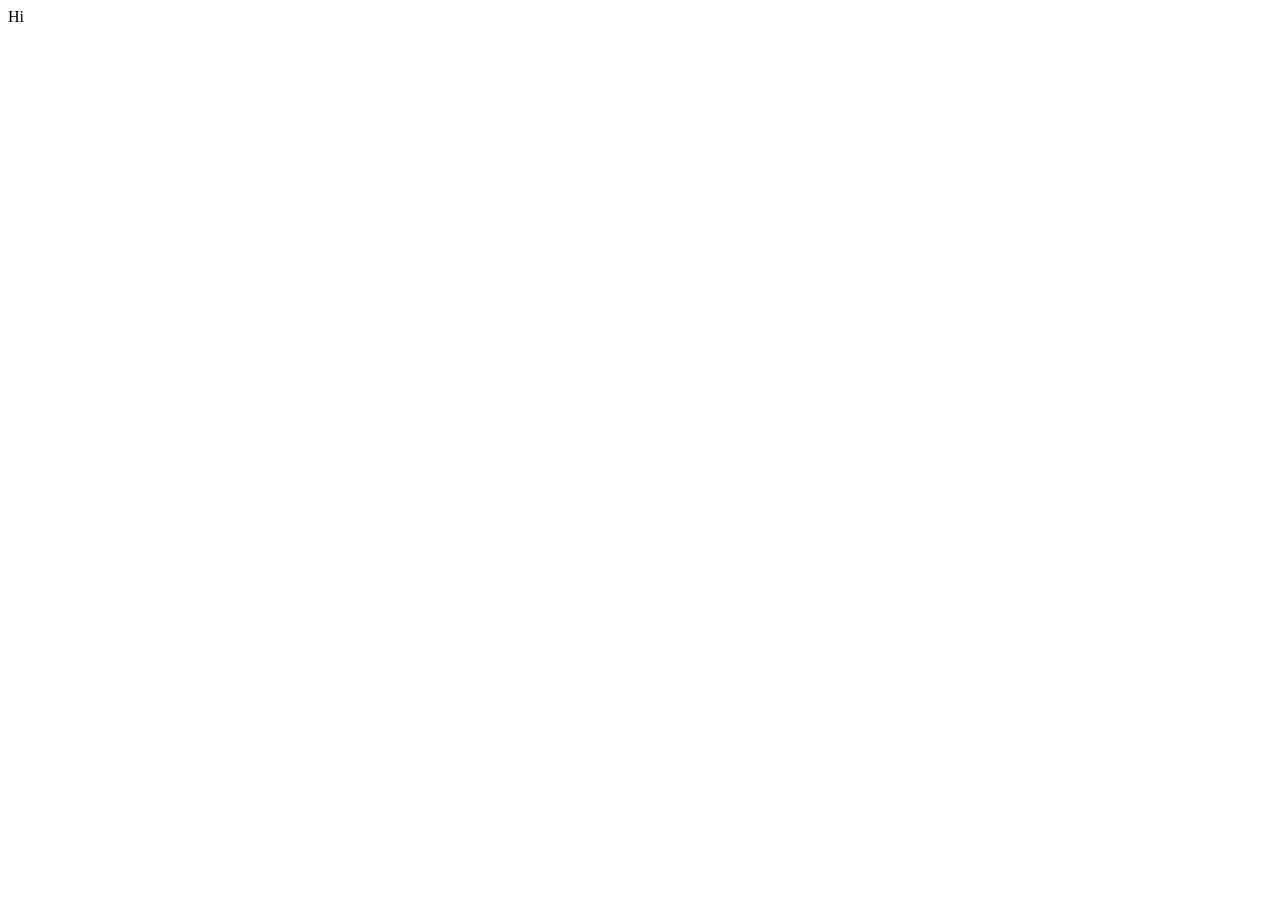
==== index.html @ 84a95f52 "Update files hi" ====
<!DOCTYPE html>
<html lang="fr">
<head>
    <meta charset="UTF-8">
    <meta name="viewport" content="width=device-width, initial-scale=1.0">
    <title>Document</title>
</head>
<body>
    <div>Hi</div>
</body>
</html>
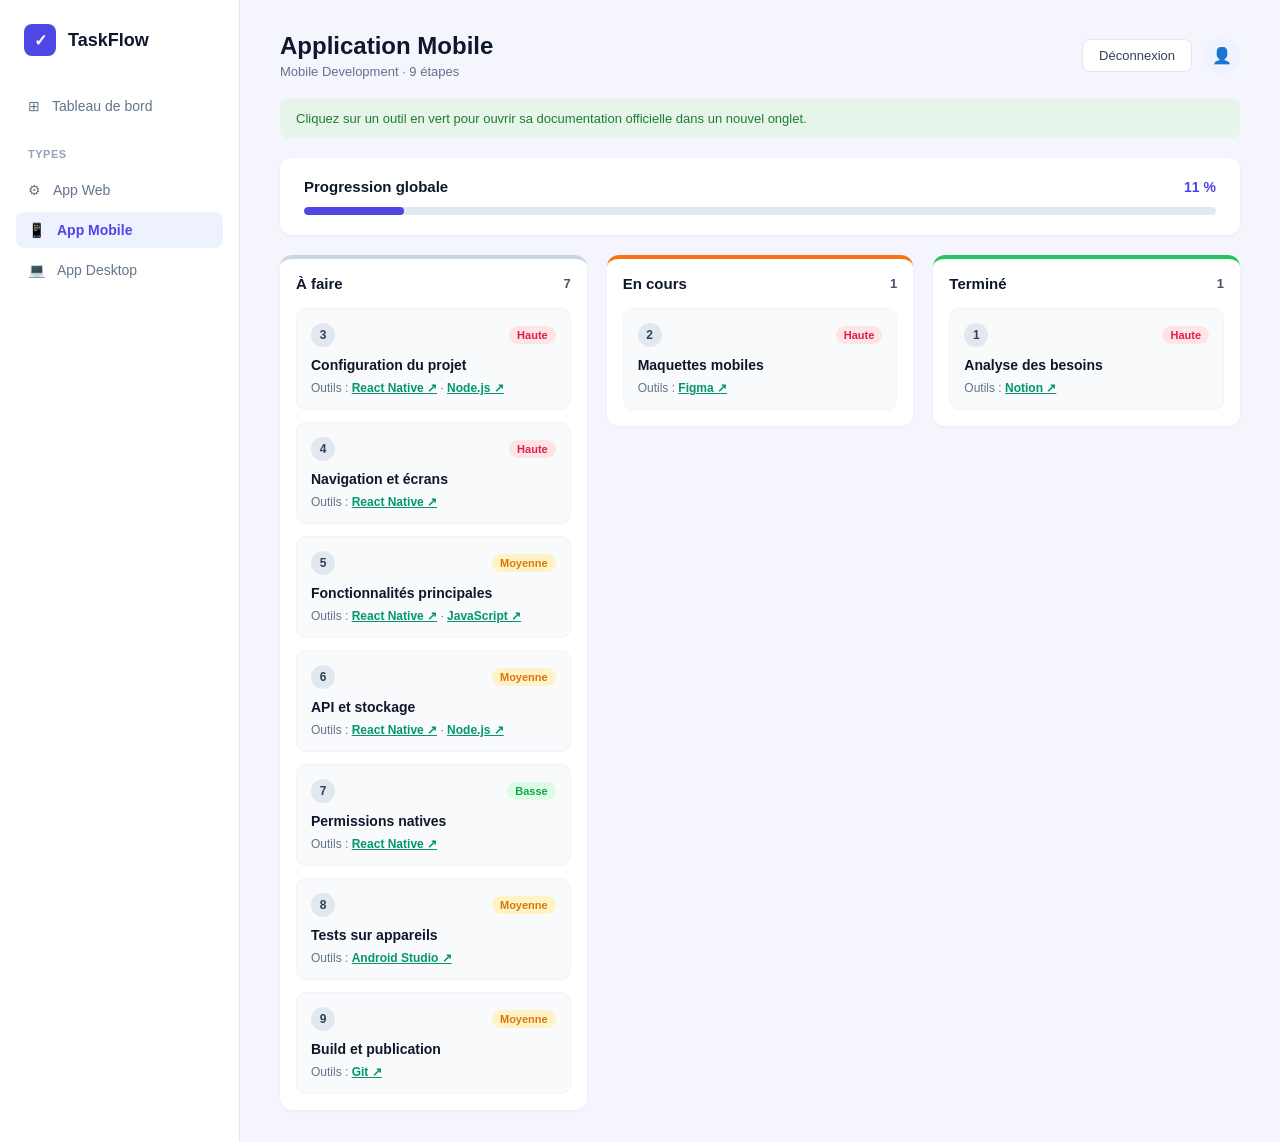
==== commit cdb5535c: "Modification du site" ====
--- a/index.html
+++ b/index.html
@@ -1,11 +1,204 @@
 <!DOCTYPE html>
 <html lang="fr">
 <head>
-    <meta charset="UTF-8">
-    <meta name="viewport" content="width=device-width, initial-scale=1.0">
-    <title>Document</title>
+  <meta charset="UTF-8">
+  <meta name="viewport" content="width=device-width, initial-scale=1.0">
+  <title>TaskFlow - Application Mobile</title>
+  <link rel="stylesheet" href="style.css">
 </head>
 <body>
-    <div>Hi</div>
+
+  <!-- Structure principale : barre latérale + contenu -->
+  <div class="app-container">
+
+    <!-- BARRE LATÉRALE (SIDEBAR) -->
+    <aside class="sidebar">
+      <div class="logo-container">
+        <div class="logo-icon">&#10003;</div>
+        <span class="logo-text">TaskFlow</span>
+      </div>
+
+      <nav class="sidebar-nav">
+        <a href="#" class="nav-item">
+          <span class="nav-icon">&#8862;</span>
+          <span>Tableau de bord</span>
+        </a>
+
+        <div class="nav-section-title">TYPES</div>
+
+        <a href="#" class="nav-item">
+          <span class="nav-icon">&#9881;</span>
+          <span>App Web</span>
+        </a>
+
+        <a href="#" class="nav-item active">
+          <span class="nav-icon">&#128241;</span>
+          <span>App Mobile</span>
+        </a>
+
+        <a href="index2.html" class="nav-item">
+          <span class="nav-icon">&#128187;</span>
+          <span>App Desktop</span>
+        </a>
+      </nav>
+    </aside>
+
+    <!-- CONTENU PRINCIPAL (MAIN CONTENT) -->
+    <main class="main-content">
+
+      <!-- EN-TÊTE DU CONTENU -->
+      <header class="main-header">
+        <div class="header-titles">
+          <h1>Application Mobile</h1>
+          <p class="subtitle">Mobile Development &middot; 9 étapes</p>
+        </div>
+        <div class="header-actions">
+          <button class="btn-logout">Déconnexion</button>
+          <div class="user-avatar">&#128100;</div>
+        </div>
+      </header>
+
+      <!-- BANNIÈRE D'INFORMATION -->
+      <div class="info-banner">
+        Cliquez sur un outil en vert pour ouvrir sa documentation officielle dans un nouvel onglet.
+      </div>
+
+      <!-- CARTE PROGRESSION GLOBALE -->
+      <section class="progress-card">
+        <div class="progress-header">
+          <h2>Progression globale</h2>
+          <span class="progress-percentage">11 %</span>
+        </div>
+        <div class="progress-bar-bg">
+          <div class="progress-bar-fill" style="width: 11%;"></div>
+        </div>
+      </section>
+
+      <!-- BOARD KANBAN (COLONNES) -->
+      <section class="kanban-board">
+
+        <!-- COLONNE 1 : À FAIRE -->
+        <div class="kanban-column border-gray">
+          <div class="column-header">
+            <h3>À faire</h3>
+            <span class="count-badge">7</span>
+          </div>
+
+          <div class="cards-list">
+            <!-- Carte 1 -->
+            <article class="task-card">
+              <div class="card-header">
+                <span class="step-number">3</span>
+                <span class="priority-badge priority-high">Haute</span>
+              </div>
+              <h4 class="task-title">Configuration du projet</h4>
+              <p class="task-tools">Outils : <a href="#">React Native &#8599;</a> &middot; <a href="#">Node.js &#8599;</a></p>
+            </article>
+
+            <!-- Carte 2 -->
+            <article class="task-card">
+              <div class="card-header">
+                <span class="step-number">4</span>
+                <span class="priority-badge priority-high">Haute</span>
+              </div>
+              <h4 class="task-title">Navigation et écrans</h4>
+              <p class="task-tools">Outils : <a href="#">React Native &#8599;</a></p>
+            </article>
+
+            <!-- Carte 3 -->
+            <article class="task-card">
+              <div class="card-header">
+                <span class="step-number">5</span>
+                <span class="priority-badge priority-medium">Moyenne</span>
+              </div>
+              <h4 class="task-title">Fonctionnalités principales</h4>
+              <p class="task-tools">Outils : <a href="#">React Native &#8599;</a> &middot; <a href="#">JavaScript &#8599;</a></p>
+            </article>
+
+            <!-- Carte 4 -->
+            <article class="task-card">
+              <div class="card-header">
+                <span class="step-number">6</span>
+                <span class="priority-badge priority-medium">Moyenne</span>
+              </div>
+              <h4 class="task-title">API et stockage</h4>
+              <p class="task-tools">Outils : <a href="#">React Native &#8599;</a> &middot; <a href="#">Node.js &#8599;</a></p>
+            </article>
+
+            <!-- Carte 5 -->
+            <article class="task-card">
+              <div class="card-header">
+                <span class="step-number">7</span>
+                <span class="priority-badge priority-low">Basse</span>
+              </div>
+              <h4 class="task-title">Permissions natives</h4>
+              <p class="task-tools">Outils : <a href="#">React Native &#8599;</a></p>
+            </article>
+
+            <!-- Carte 6 -->
+            <article class="task-card">
+              <div class="card-header">
+                <span class="step-number">8</span>
+                <span class="priority-badge priority-medium">Moyenne</span>
+              </div>
+              <h4 class="task-title">Tests sur appareils</h4>
+              <p class="task-tools">Outils : <a href="#">Android Studio &#8599;</a></p>
+            </article>
+
+            <!-- Carte 7 -->
+            <article class="task-card">
+              <div class="card-header">
+                <span class="step-number">9</span>
+                <span class="priority-badge priority-medium">Moyenne</span>
+              </div>
+              <h4 class="task-title">Build et publication</h4>
+              <p class="task-tools">Outils : <a href="#">Git &#8599;</a></p>
+            </article>
+          </div>
+        </div>
+
+        <!-- COLONNE 2 : EN COURS -->
+        <div class="kanban-column border-orange">
+          <div class="column-header">
+            <h3>En cours</h3>
+            <span class="count-badge">1</span>
+          </div>
+
+          <div class="cards-list">
+            <article class="task-card">
+              <div class="card-header">
+                <span class="step-number">2</span>
+                <span class="priority-badge priority-high">Haute</span>
+              </div>
+              <h4 class="task-title">Maquettes mobiles</h4>
+              <p class="task-tools">Outils : <a href="#">Figma &#8599;</a></p>
+            </article>
+          </div>
+        </div>
+
+        <!-- COLONNE 3 : TERMINÉ -->
+        <div class="kanban-column border-green">
+          <div class="column-header">
+            <h3>Terminé</h3>
+            <span class="count-badge">1</span>
+          </div>
+
+          <div class="cards-list">
+            <article class="task-card">
+              <div class="card-header">
+                <span class="step-number">1</span>
+                <span class="priority-badge priority-high">Haute</span>
+              </div>
+              <h4 class="task-title">Analyse des besoins</h4>
+              <p class="task-tools">Outils : <a href="#">Notion &#8599;</a></p>
+            </article>
+          </div>
+        </div>
+
+      </section>
+
+    </main>
+  </div>
+
 </body>
 </html>
--- a/style.css
+++ b/style.css
@@ -0,0 +1,361 @@
+/* ==========================================================================
+   1. REINITIALISATION ET STYLES DE BASE
+   ========================================================================== */
+* {
+  margin: 0;
+  padding: 0;
+  box-sizing: border-box;
+  font-family: 'Segoe UI', Roboto, Helvetica, Arial, sans-serif;
+}
+
+body {
+  background-color: #f4f5fd;
+  color: #1e293b;
+  min-height: 100vh;
+}
+
+/* ==========================================================================
+   2. CONTENEUR PRINCIPAL (LAYOUT FLEXBOX)
+   ========================================================================== */
+.app-container {
+  display: flex;
+  min-height: 100vh;
+}
+
+/* ==========================================================================
+   3. BARRE LATÉRALE (SIDEBAR)
+   ========================================================================== */
+.sidebar {
+  width: 240px;
+  background-color: #ffffff;
+  border-right: 1px solid #e2e8f0;
+  padding: 24px 16px;
+  display: flex;
+  flex-direction: column;
+  flex-shrink: 0;
+}
+
+/* Logo */
+.logo-container {
+  display: flex;
+  align-items: center;
+  gap: 12px;
+  margin-bottom: 32px;
+  padding-left: 8px;
+}
+
+.logo-icon {
+  width: 32px;
+  height: 32px;
+  background-color: #4f46e5;
+  color: #ffffff;
+  border-radius: 8px;
+  display: flex;
+  align-items: center;
+  justify-content: center;
+  font-weight: bold;
+  font-size: 16px;
+}
+
+.logo-text {
+  font-size: 18px;
+  font-weight: 700;
+  color: #0f172a;
+}
+
+/* Navigation */
+.sidebar-nav {
+  display: flex;
+  flex-direction: column;
+  gap: 4px;
+}
+
+.nav-item {
+  display: flex;
+  align-items: center;
+  gap: 12px;
+  padding: 10px 12px;
+  border-radius: 8px;
+  text-decoration: none;
+  color: #64748b;
+  font-size: 14px;
+  font-weight: 500;
+  transition: all 0.2s ease;
+}
+
+.nav-item:hover {
+  background-color: #f1f5f9;
+  color: #0f172a;
+}
+
+.nav-item.active {
+  background-color: #eef2ff;
+  color: #4f46e5;
+  font-weight: 600;
+}
+
+.nav-section-title {
+  font-size: 11px;
+  font-weight: 700;
+  color: #94a3b8;
+  letter-spacing: 0.5px;
+  margin: 20px 0 8px 12px;
+}
+
+/* ==========================================================================
+   4. ZONE PRINCIPALE (MAIN CONTENT)
+   ========================================================================== */
+.main-content {
+  flex: 1;
+  padding: 32px 40px;
+  display: flex;
+  flex-direction: column;
+  gap: 20px;
+}
+
+/* En-tête */
+.main-header {
+  display: flex;
+  justify-content: space-between;
+  align-items: center;
+}
+
+.header-titles h1 {
+  font-size: 24px;
+  font-weight: 700;
+  color: #0f172a;
+  margin-bottom: 4px;
+}
+
+.subtitle {
+  font-size: 13px;
+  color: #64748b;
+}
+
+.header-actions {
+  display: flex;
+  align-items: center;
+  gap: 12px;
+}
+
+.btn-logout {
+  background-color: #ffffff;
+  border: 1px solid #e2e8f0;
+  padding: 8px 16px;
+  border-radius: 8px;
+  font-size: 13px;
+  font-weight: 500;
+  color: #334155;
+  cursor: pointer;
+}
+
+.btn-logout:hover {
+  background-color: #f8fafc;
+}
+
+.user-avatar {
+  width: 36px;
+  height: 36px;
+  border-radius: 50%;
+  background-color: #eef2ff;
+  color: #4f46e5;
+  display: flex;
+  align-items: center;
+  justify-content: center;
+  font-size: 16px;
+}
+
+/* Bannière d'information */
+.info-banner {
+  background-color: #e6f4ea;
+  color: #1e7e34;
+  padding: 12px 16px;
+  border-radius: 8px;
+  font-size: 13px;
+}
+
+/* Carte de progression */
+.progress-card {
+  background-color: #ffffff;
+  border-radius: 12px;
+  padding: 20px 24px;
+  box-shadow: 0 1px 3px rgba(0, 0, 0, 0.05);
+}
+
+.progress-header {
+  display: flex;
+  justify-content: space-between;
+  align-items: center;
+  margin-bottom: 12px;
+}
+
+.progress-header h2 {
+  font-size: 15px;
+  font-weight: 600;
+  color: #0f172a;
+}
+
+.progress-percentage {
+  font-size: 14px;
+  font-weight: 700;
+  color: #4f46e5;
+}
+
+.progress-bar-bg {
+  width: 100%;
+  height: 8px;
+  background-color: #e2e8f0;
+  border-radius: 4px;
+  overflow: hidden;
+}
+
+.progress-bar-fill {
+  height: 100%;
+  background-color: #4f46e5;
+  border-radius: 4px;
+}
+
+/* ==========================================================================
+   5. TABLEAU KANBAN ET CARTE DE TÂCHE
+   ========================================================================== */
+.kanban-board {
+  display: flex;
+  gap: 20px;
+  align-items: flex-start;
+}
+
+.kanban-column {
+  flex: 1;
+  background-color: #ffffff;
+  border-radius: 12px;
+  padding: 16px;
+  box-shadow: 0 1px 3px rgba(0, 0, 0, 0.05);
+  border-top: 4px solid transparent; /* Bordure colorée en haut */
+}
+
+/* Couleurs de bordure supérieure des colonnes */
+.border-gray {
+  border-top-color: #cbd5e1;
+}
+
+.border-orange {
+  border-top-color: #f97316;
+}
+
+.border-green {
+  border-top-color: #22c55e;
+}
+
+/* En-tête de colonne */
+.column-header {
+  display: flex;
+  justify-content: space-between;
+  align-items: center;
+  margin-bottom: 16px;
+}
+
+.column-header h3 {
+  font-size: 15px;
+  font-weight: 600;
+  color: #0f172a;
+}
+
+.count-badge {
+  font-size: 13px;
+  font-weight: 600;
+  color: #475569;
+}
+
+/* Liste et cartes */
+.cards-list {
+  display: flex;
+  flex-direction: column;
+  gap: 12px;
+}
+
+.task-card {
+  background-color: #f8fafc;
+  border: 1px solid #f1f5f9;
+  border-radius: 10px;
+  padding: 14px;
+}
+
+.card-header {
+  display: flex;
+  justify-content: space-between;
+  align-items: center;
+  margin-bottom: 10px;
+}
+
+.step-number {
+  width: 24px;
+  height: 24px;
+  border-radius: 50%;
+  background-color: #e2e8f0;
+  color: #334155;
+  font-size: 12px;
+  font-weight: 600;
+  display: flex;
+  align-items: center;
+  justify-content: center;
+}
+
+/* Badges de priorité */
+.priority-badge {
+  font-size: 11px;
+  font-weight: 600;
+  padding: 3px 8px;
+  border-radius: 12px;
+}
+
+.priority-high {
+  background-color: #ffe4e6;
+  color: #e11d48;
+}
+
+.priority-medium {
+  background-color: #fef3c7;
+  color: #d97706;
+}
+
+.priority-low {
+  background-color: #dcfce7;
+  color: #16a34a;
+}
+
+.task-title {
+  font-size: 14px;
+  font-weight: 600;
+  color: #0f172a;
+  margin-bottom: 8px;
+}
+
+.task-tools {
+  font-size: 12px;
+  color: #64748b;
+}
+
+.task-tools a {
+  color: #059669;
+  text-decoration: underline;
+  font-weight: 600;
+}
+
+/* ==========================================================================
+   6. RESPONSIVE DESIGN (ECRANS MOBILES ET TABLETTES)
+   ========================================================================== */
+@media (max-width: 900px) {
+  .app-container {
+    flex-direction: column;
+  }
+  
+  .sidebar {
+    width: 100%;
+    border-right: none;
+    border-bottom: 1px solid #e2e8f0;
+  }
+
+  .kanban-board {
+    flex-direction: column;
+  }
+}
